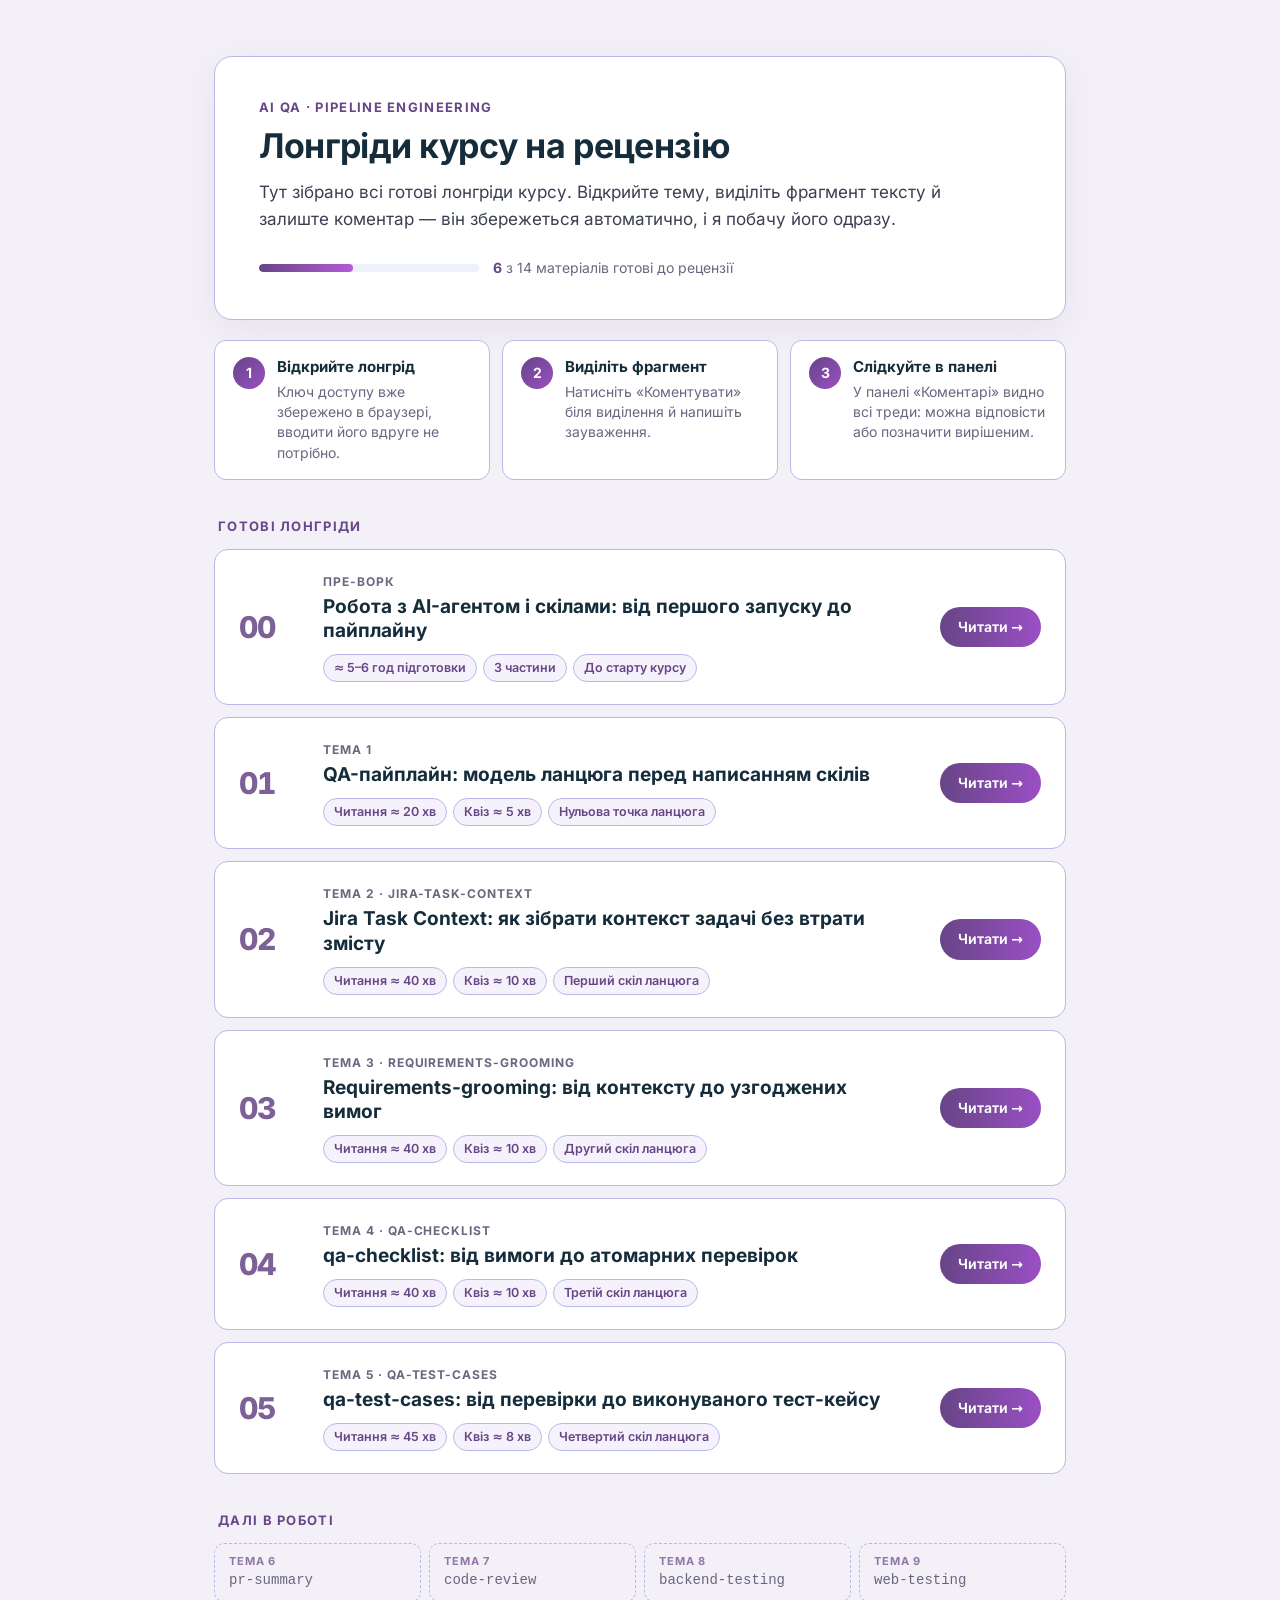
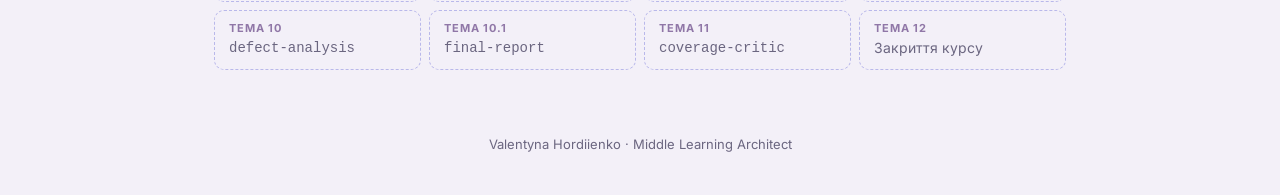
==== index.html @ 271f0a48 "Додано Тему 5 (qa-test-cases); Тема 4 — легші зображення Co-Authored-By: Claude Opus 5.5 <noreply@an" ====
<!DOCTYPE html><html lang="uk"><head><meta charset="utf-8"><meta name="viewport" content="width=device-width,initial-scale=1"><title>AI QA · лонгріди на рецензію</title>
<style>@font-face{font-family:"Inter";font-style:normal;font-display:swap;font-weight:100 900;src:url([data-uri]) format("woff2");unicode-range:U+0301,U+0400-045F,U+0490-0491,U+04B0-04B1,U+2116}
@font-face{font-family:"Inter";font-style:normal;font-display:swap;font-weight:100 900;src:url([data-uri]) format("woff2");unicode-range:U+0000-00FF,U+0131,U+0152-0153,U+02BB-02BC,U+02C6,U+02DA,U+02DC,U+0304,U+0308,U+0329,U+2000-206F,U+20AC,U+2122,U+2191,U+2193,U+2212,U+2215,U+FEFF,U+FFFD}
:root{--ink:#152d3b;--paper:#fff;--deep:#674586;--accent:#b55ad9;--line:#b9b8ea;--pale:#f6f2fb;--mint:#eef0fb;--mute:#6b6680;--bg:#f3f0f8}
*{box-sizing:border-box}
body{margin:0;background:var(--bg);color:var(--ink);font:17px/1.6 Inter,system-ui,-apple-system,"Segoe UI",Roboto,sans-serif;-webkit-font-smoothing:antialiased}
.wrap{max-width:900px;margin:0 auto;padding:56px 24px 24px}
.hero{background:var(--paper);border:1px solid var(--line);border-radius:18px;padding:40px 44px;box-shadow:0 10px 40px #2a17400f}
.eyebrow{font-size:13px;font-weight:700;letter-spacing:.1em;text-transform:uppercase;color:var(--deep)}
h1{margin:8px 0 12px;font-size:34px;line-height:1.2;letter-spacing:-.01em}
.lead{margin:0;color:#3a3f52;max-width:44em}
.prog{display:flex;align-items:center;gap:14px;margin-top:24px;font-size:14px;color:var(--mute)}
.prog .bar{flex:0 0 220px;height:8px;border-radius:99px;background:var(--mint);overflow:hidden}
.prog .bar i{display:block;height:100%;background:linear-gradient(90deg,#674586,#b55ad9);border-radius:99px}
.prog b{color:var(--deep)}
.how{display:grid;grid-template-columns:repeat(3,minmax(0,1fr));gap:12px;margin:20px 0 8px}
.st{display:grid;grid-template-columns:32px minmax(0,1fr);gap:12px;align-items:start;padding:16px 18px;background:var(--paper);border:1px solid var(--line);border-radius:12px}
.st .n{width:32px;height:32px;border-radius:50%;display:grid;place-items:center;font-weight:700;font-size:14px;color:#fff;background:linear-gradient(135deg,#674586,#9a4fc4)}
.st b{display:block;font-size:15px;line-height:1.35}.st p{margin:4px 0 0;font-size:14px;line-height:1.45;color:var(--mute)}
.sh{font-size:13px;font-weight:700;letter-spacing:.1em;text-transform:uppercase;color:var(--deep);margin:36px 4px 12px}
.list{display:grid;gap:12px}
.card{display:grid;grid-template-columns:64px minmax(0,1fr) auto;gap:20px;align-items:center;padding:22px 24px;background:var(--paper);border:1px solid var(--line);border-radius:14px;color:inherit;text-decoration:none;transition:border-color .15s,box-shadow .15s,transform .15s}
.card:hover{border-color:var(--accent);box-shadow:0 8px 28px #67458622;transform:translateY(-1px)}
.card:focus-visible{outline:3px solid var(--accent);outline-offset:2px}
.num{font-size:30px;font-weight:800;color:var(--deep);opacity:.85;font-variant-numeric:tabular-nums;letter-spacing:-.02em}
.ey{font-size:12px;font-weight:700;letter-spacing:.08em;text-transform:uppercase;color:var(--mute)}
.card h3{margin:4px 0 10px;font-size:19px;line-height:1.3}
.chips{display:flex;flex-wrap:wrap;gap:6px}
.chips span{font-size:12.5px;font-weight:600;padding:3px 10px;border-radius:99px;background:var(--pale);border:1px solid var(--line);color:var(--deep)}
.side{display:flex;flex-direction:column;align-items:flex-end;gap:10px;min-width:130px}
.cm{font-size:13px;color:var(--mute);text-align:right;line-height:1.35}.cm b{color:var(--deep)}
.go{font-size:14px;font-weight:650;color:#fff;padding:9px 18px;border-radius:99px;background:linear-gradient(90deg,#674586,#9a4fc4);white-space:nowrap}
.go:after{content:" →"}
.next{list-style:none;margin:0;padding:0;display:grid;grid-template-columns:repeat(auto-fill,minmax(190px,1fr));gap:8px}
.next li{padding:10px 14px;border:1px dashed var(--line);border-radius:10px;font-size:14px;color:var(--mute);font-family:ui-monospace,"SF Mono",Consolas,monospace}
.next li b{display:block;font:700 11px/1.4 Inter,system-ui,sans-serif;letter-spacing:.08em;text-transform:uppercase;color:var(--deep);opacity:.7}
.next li.pl{font-family:inherit}
footer{text-align:center;color:var(--mute);font-size:13px;margin:40px 0}
@media(max-width:760px){.wrap{padding:24px 14px}.hero{padding:28px 22px}h1{font-size:27px}.how{grid-template-columns:1fr}.card{grid-template-columns:1fr;gap:10px}.num{font-size:22px}.side{flex-direction:row;align-items:center;justify-content:space-between;min-width:0}.cm{text-align:left}.prog .bar{flex-basis:120px}}
</style></head><body><div class="wrap">
<header class="hero">
  <div class="eyebrow">AI QA · Pipeline Engineering</div>
  <h1>Лонгріди курсу на рецензію</h1>
  <p class="lead">Тут зібрано всі готові лонгріди курсу. Відкрийте тему, виділіть фрагмент тексту й залиште коментар — він збережеться автоматично, і я побачу його одразу.</p>
  <div class="prog"><div class="bar"><i style="width:calc(6/14*100%)"></i></div><span><b>6</b> з 14 матеріалів готові до рецензії</span></div>
</header>

<section class="how" aria-label="Як залишити коментар">
  <div class="st"><span class="n">1</span><div><b>Відкрийте лонгрід</b><p>Ключ доступу вже збережено в браузері, вводити його вдруге не потрібно.</p></div></div>
  <div class="st"><span class="n">2</span><div><b>Виділіть фрагмент</b><p>Натисніть «Коментувати» біля виділення й напишіть зауваження.</p></div></div>
  <div class="st"><span class="n">3</span><div><b>Слідкуйте в панелі</b><p>У панелі «Коментарі» видно всі треди: можна відповісти або позначити вирішеним.</p></div></div>
</section>

<h2 class="sh">Готові лонгріди</h2>
<div class="list">
  <a class="card" href="pw-pre-work.html" data-doc="ai-qa-pw">
    <span class="num">00</span>
    <div class="mid"><div class="ey">Пре-ворк</div><h3>Робота з AI-агентом і скілами: від першого запуску до пайплайну</h3>
      <div class="chips"><span>≈ 5–6 год підготовки</span><span>3 частини</span><span>До старту курсу</span></div></div>
    <div class="side"><span class="cm" hidden></span><span class="go">Читати</span></div>
  </a>
  <a class="card" href="t1-qa-pipeline.html" data-doc="ai-qa-t1">
    <span class="num">01</span>
    <div class="mid"><div class="ey">Тема 1</div><h3>QA-пайплайн: модель ланцюга перед написанням скілів</h3>
      <div class="chips"><span>Читання ≈ 20 хв</span><span>Квіз ≈ 5 хв</span><span>Нульова точка ланцюга</span></div></div>
    <div class="side"><span class="cm" hidden></span><span class="go">Читати</span></div>
  </a>
  <a class="card" href="t2-jira-task-context.html" data-doc="ai-qa-t2">
    <span class="num">02</span>
    <div class="mid"><div class="ey">Тема 2 · jira-task-context</div><h3>Jira Task Context: як зібрати контекст задачі без втрати змісту</h3>
      <div class="chips"><span>Читання ≈ 40 хв</span><span>Квіз ≈ 10 хв</span><span>Перший скіл ланцюга</span></div></div>
    <div class="side"><span class="cm" hidden></span><span class="go">Читати</span></div>
  </a>
  <a class="card" href="t3-requirements-grooming.html" data-doc="ai-qa-t3">
    <span class="num">03</span>
    <div class="mid"><div class="ey">Тема 3 · requirements-grooming</div><h3>Requirements-grooming: від контексту до узгоджених вимог</h3>
      <div class="chips"><span>Читання ≈ 40 хв</span><span>Квіз ≈ 10 хв</span><span>Другий скіл ланцюга</span></div></div>
    <div class="side"><span class="cm" hidden></span><span class="go">Читати</span></div>
  </a>
  <a class="card" href="t4-qa-checklist.html" data-doc="ai-qa-t4">
    <span class="num">04</span>
    <div class="mid"><div class="ey">Тема 4 · qa-checklist</div><h3>qa-checklist: від вимоги до атомарних перевірок</h3>
      <div class="chips"><span>Читання ≈ 40 хв</span><span>Квіз ≈ 10 хв</span><span>Третій скіл ланцюга</span></div></div>
    <div class="side"><span class="cm" hidden></span><span class="go">Читати</span></div>
  </a>
  <a class="card" href="t5-qa-test-cases.html" data-doc="ai-qa-t5">
    <span class="num">05</span>
    <div class="mid"><div class="ey">Тема 5 · qa-test-cases</div><h3>qa-test-cases: від перевірки до виконуваного тест-кейсу</h3>
      <div class="chips"><span>Читання ≈ 45 хв</span><span>Квіз ≈ 8 хв</span><span>Четвертий скіл ланцюга</span></div></div>
    <div class="side"><span class="cm" hidden></span><span class="go">Читати</span></div>
  </a>
</div>

<h2 class="sh">Далі в роботі</h2>
<ul class="next">
  <li><b>Тема 6</b>pr-summary</li>
  <li><b>Тема 7</b>code-review</li><li><b>Тема 8</b>backend-testing</li><li><b>Тема 9</b>web-testing</li>
  <li><b>Тема 10</b>defect-analysis</li><li><b>Тема 10.1</b>final-report</li><li><b>Тема 11</b>coverage-critic</li>
  <li class="pl"><b>Тема 12</b>Закриття курсу</li>
</ul>
</div>
<footer>Valentyna Hordiienko · Middle Learning Architect</footer>
<script src="review/config.js"></script><script>(()=>{const LS=k=>'qa_'+k,g=k=>{try{return localStorage.getItem(LS(k))}catch(e){return null}},s=(k,v)=>{try{localStorage.setItem(LS(k),v)}catch(e){}};
const u=new URLSearchParams(location.search).get('k');if(u){s('key',u);history.replaceState(null,'',location.pathname+location.hash)}
const KEY=g('key'),C=window.QA_CONFIG||{};if(!KEY||!C.url)return;
const pl=(n,a,b,c)=>{const m=n%10,h=n%100;return m===1&&h!==11?a:(m>=2&&m<=4&&(h<12||h>14)?b:c)};
document.querySelectorAll('.card[data-doc]').forEach(async card=>{const el=card.querySelector('.cm');
 try{const r=await fetch(C.url.replace(/\/$/,'')+'/rest/v1/rpc/qa_list',{method:'POST',headers:{apikey:C.anon,Authorization:'Bearer '+C.anon,'Content-Type':'application/json'},body:JSON.stringify({p_key:KEY,p_doc:card.dataset.doc})});
  if(!r.ok)return;const a=(await r.json()).filter(c=>!c.parent_id);const op=a.filter(c=>c.status!=='resolved').length,rs=a.length-op;
  el.innerHTML=a.length?`<b>${op}</b> ${pl(op,'відкритий','відкриті','відкритих')}<br>${rs} ${pl(rs,'вирішений','вирішені','вирішених')}`:'Коментарів ще немає';el.hidden=false}catch(e){}})})();
</script></body></html>
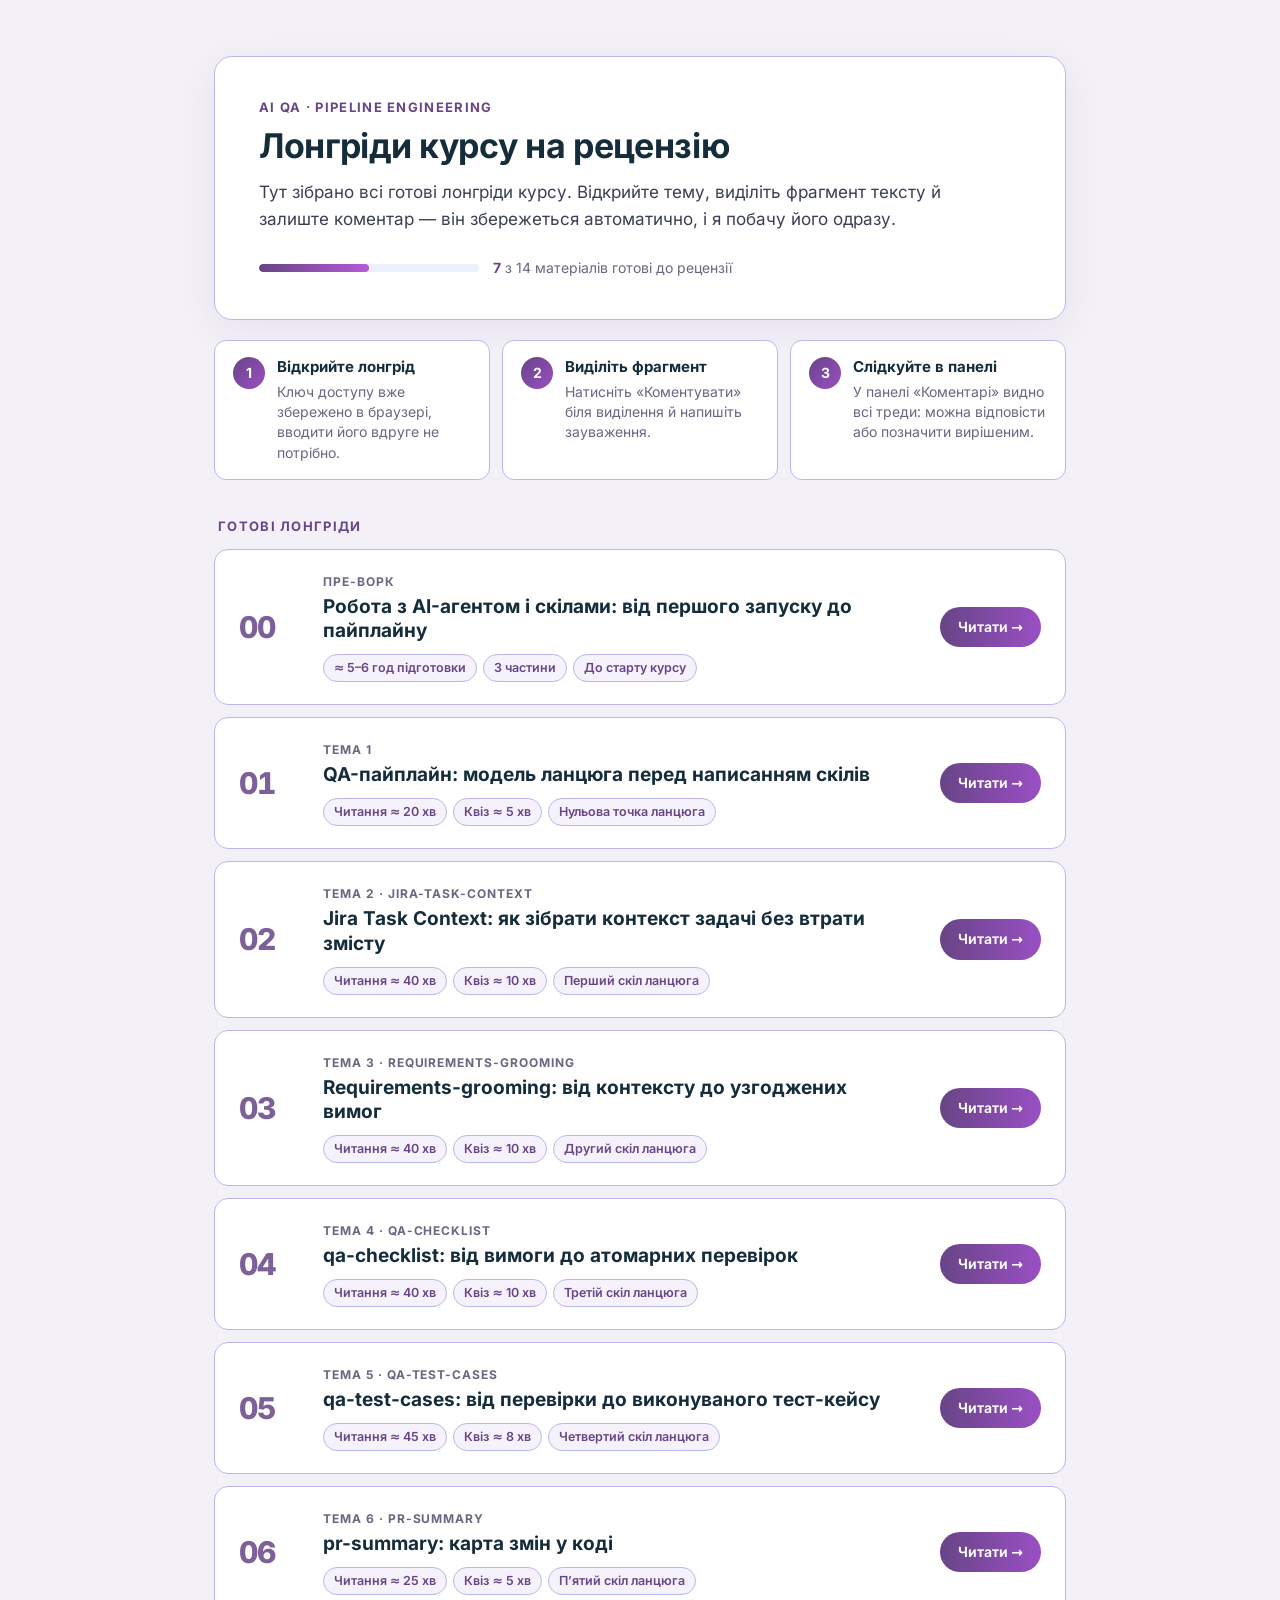
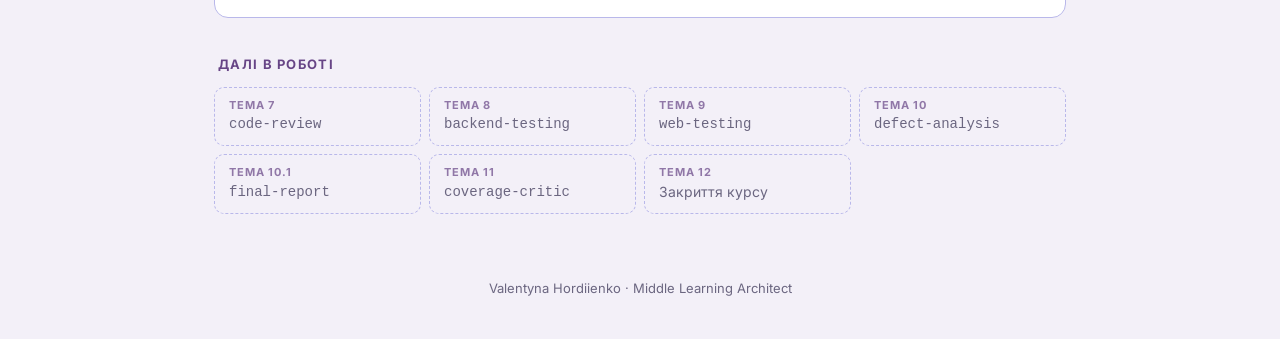
==== commit 69c7323a: "Додано Тему 6 (pr-summary) на рецензування Co-Authored-By: Claude Opus 5.5 <noreply@anthropic.com> C" ====
--- a/index.html
+++ b/index.html
@@ -42,7 +42,7 @@
   <div class="eyebrow">AI QA · Pipeline Engineering</div>
   <h1>Лонгріди курсу на рецензію</h1>
   <p class="lead">Тут зібрано всі готові лонгріди курсу. Відкрийте тему, виділіть фрагмент тексту й залиште коментар — він збережеться автоматично, і я побачу його одразу.</p>
-  <div class="prog"><div class="bar"><i style="width:calc(6/14*100%)"></i></div><span><b>6</b> з 14 матеріалів готові до рецензії</span></div>
+  <div class="prog"><div class="bar"><i style="width:calc(7/14*100%)"></i></div><span><b>7</b> з 14 матеріалів готові до рецензії</span></div>
 </header>
 
 <section class="how" aria-label="Як залишити коментар">
@@ -89,11 +89,17 @@
       <div class="chips"><span>Читання ≈ 45 хв</span><span>Квіз ≈ 8 хв</span><span>Четвертий скіл ланцюга</span></div></div>
     <div class="side"><span class="cm" hidden></span><span class="go">Читати</span></div>
   </a>
+  <a class="card" href="t6-pr-summary.html" data-doc="ai-qa-t6">
+    <span class="num">06</span>
+    <div class="mid"><div class="ey">Тема 6 · pr-summary</div><h3>pr-summary: карта змін у коді</h3>
+      <div class="chips"><span>Читання ≈ 25 хв</span><span>Квіз ≈ 5 хв</span><span>П’ятий скіл ланцюга</span></div></div>
+    <div class="side"><span class="cm" hidden></span><span class="go">Читати</span></div>
+  </a>
 </div>
 
 <h2 class="sh">Далі в роботі</h2>
 <ul class="next">
-  <li><b>Тема 6</b>pr-summary</li>
+  
   <li><b>Тема 7</b>code-review</li><li><b>Тема 8</b>backend-testing</li><li><b>Тема 9</b>web-testing</li>
   <li><b>Тема 10</b>defect-analysis</li><li><b>Тема 10.1</b>final-report</li><li><b>Тема 11</b>coverage-critic</li>
   <li class="pl"><b>Тема 12</b>Закриття курсу</li>
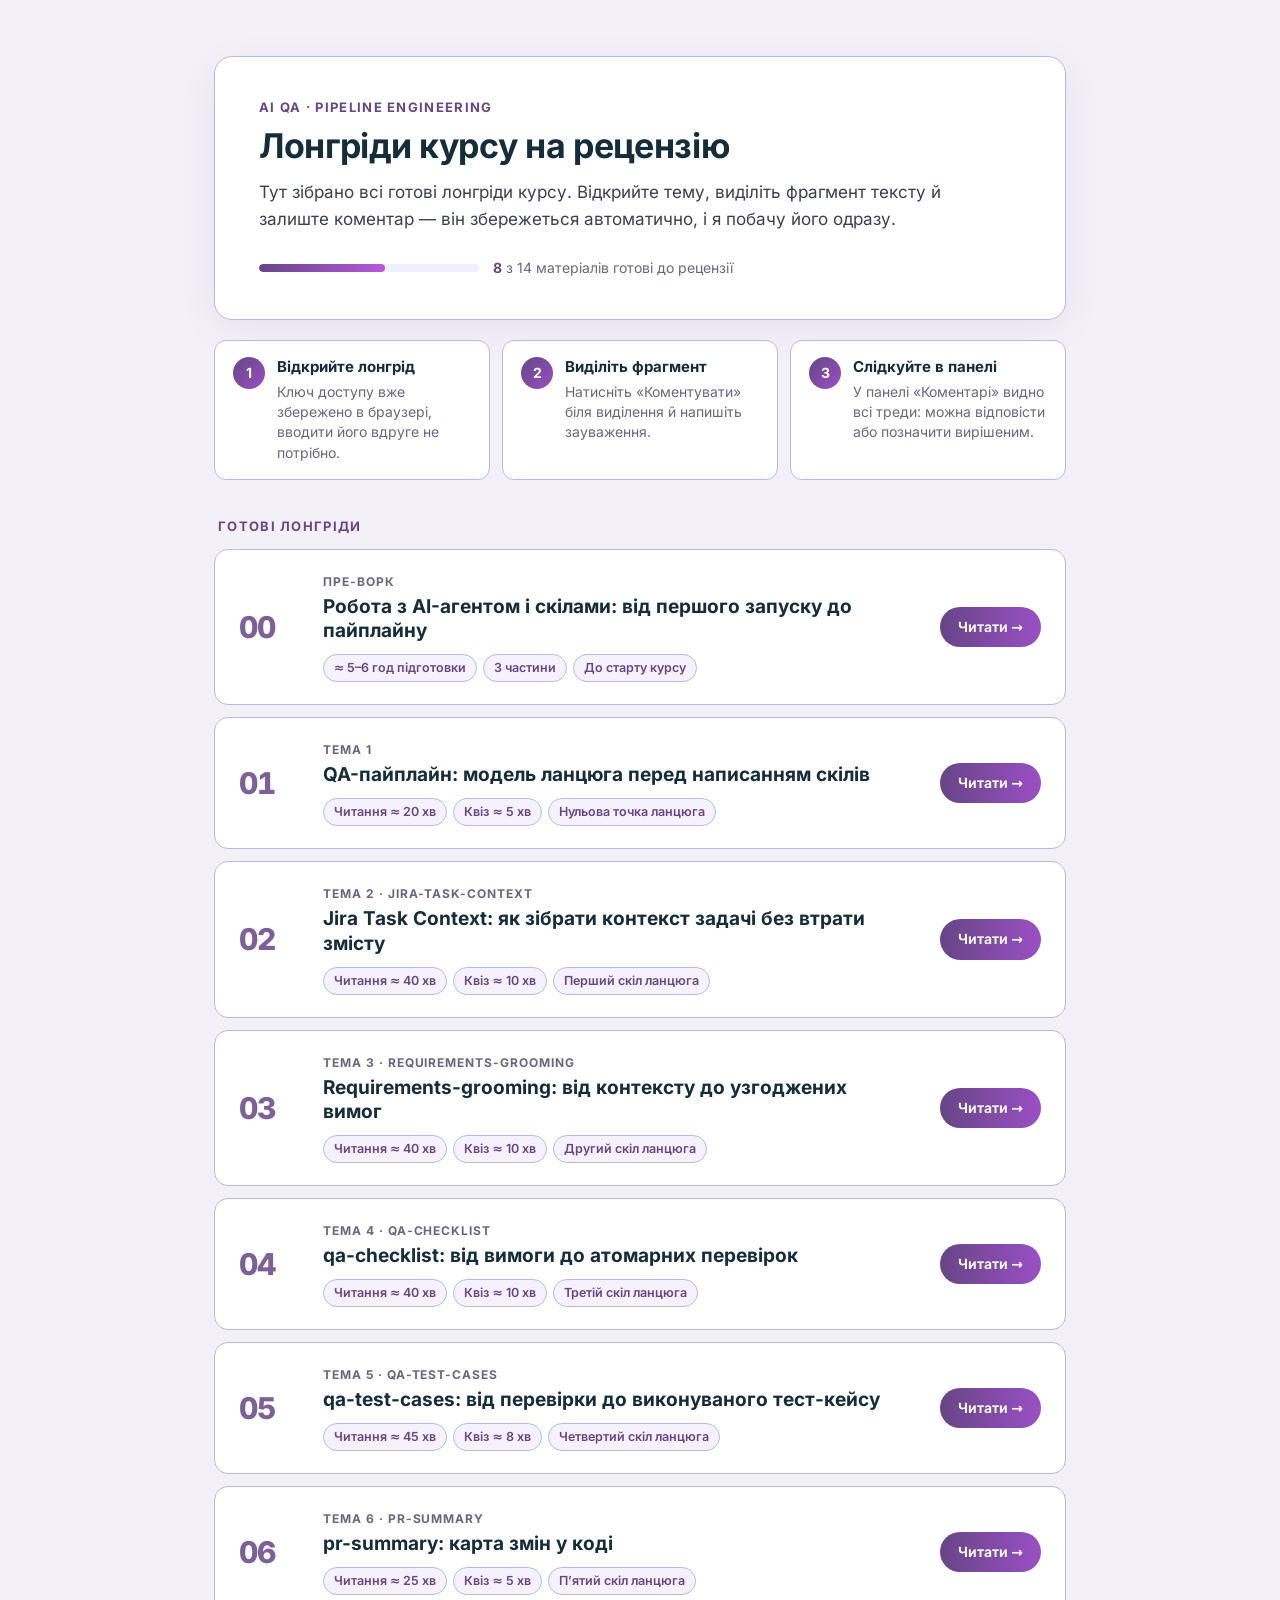
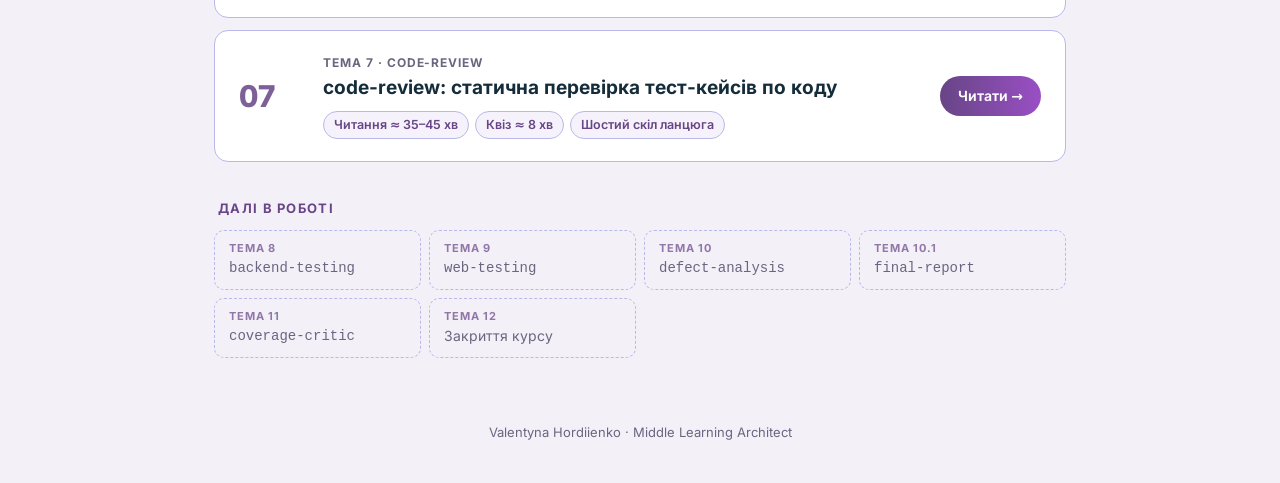
==== commit 3646bb35: "Додано Тему 7 (code-review) на рецензування Co-Authored-By: Claude Opus 5.5 <noreply@anthropic.com> " ====
--- a/index.html
+++ b/index.html
@@ -42,7 +42,7 @@
   <div class="eyebrow">AI QA · Pipeline Engineering</div>
   <h1>Лонгріди курсу на рецензію</h1>
   <p class="lead">Тут зібрано всі готові лонгріди курсу. Відкрийте тему, виділіть фрагмент тексту й залиште коментар — він збережеться автоматично, і я побачу його одразу.</p>
-  <div class="prog"><div class="bar"><i style="width:calc(7/14*100%)"></i></div><span><b>7</b> з 14 матеріалів готові до рецензії</span></div>
+  <div class="prog"><div class="bar"><i style="width:calc(8/14*100%)"></i></div><span><b>8</b> з 14 матеріалів готові до рецензії</span></div>
 </header>
 
 <section class="how" aria-label="Як залишити коментар">
@@ -95,12 +95,18 @@
       <div class="chips"><span>Читання ≈ 25 хв</span><span>Квіз ≈ 5 хв</span><span>П’ятий скіл ланцюга</span></div></div>
     <div class="side"><span class="cm" hidden></span><span class="go">Читати</span></div>
   </a>
+  <a class="card" href="t7-code-review.html" data-doc="ai-qa-t7">
+    <span class="num">07</span>
+    <div class="mid"><div class="ey">Тема 7 · code-review</div><h3>code-review: статична перевірка тест-кейсів по коду</h3>
+      <div class="chips"><span>Читання ≈ 35–45 хв</span><span>Квіз ≈ 8 хв</span><span>Шостий скіл ланцюга</span></div></div>
+    <div class="side"><span class="cm" hidden></span><span class="go">Читати</span></div>
+  </a>
 </div>
 
 <h2 class="sh">Далі в роботі</h2>
 <ul class="next">
   
-  <li><b>Тема 7</b>code-review</li><li><b>Тема 8</b>backend-testing</li><li><b>Тема 9</b>web-testing</li>
+  <li><b>Тема 8</b>backend-testing</li><li><b>Тема 9</b>web-testing</li>
   <li><b>Тема 10</b>defect-analysis</li><li><b>Тема 10.1</b>final-report</li><li><b>Тема 11</b>coverage-critic</li>
   <li class="pl"><b>Тема 12</b>Закриття курсу</li>
 </ul>
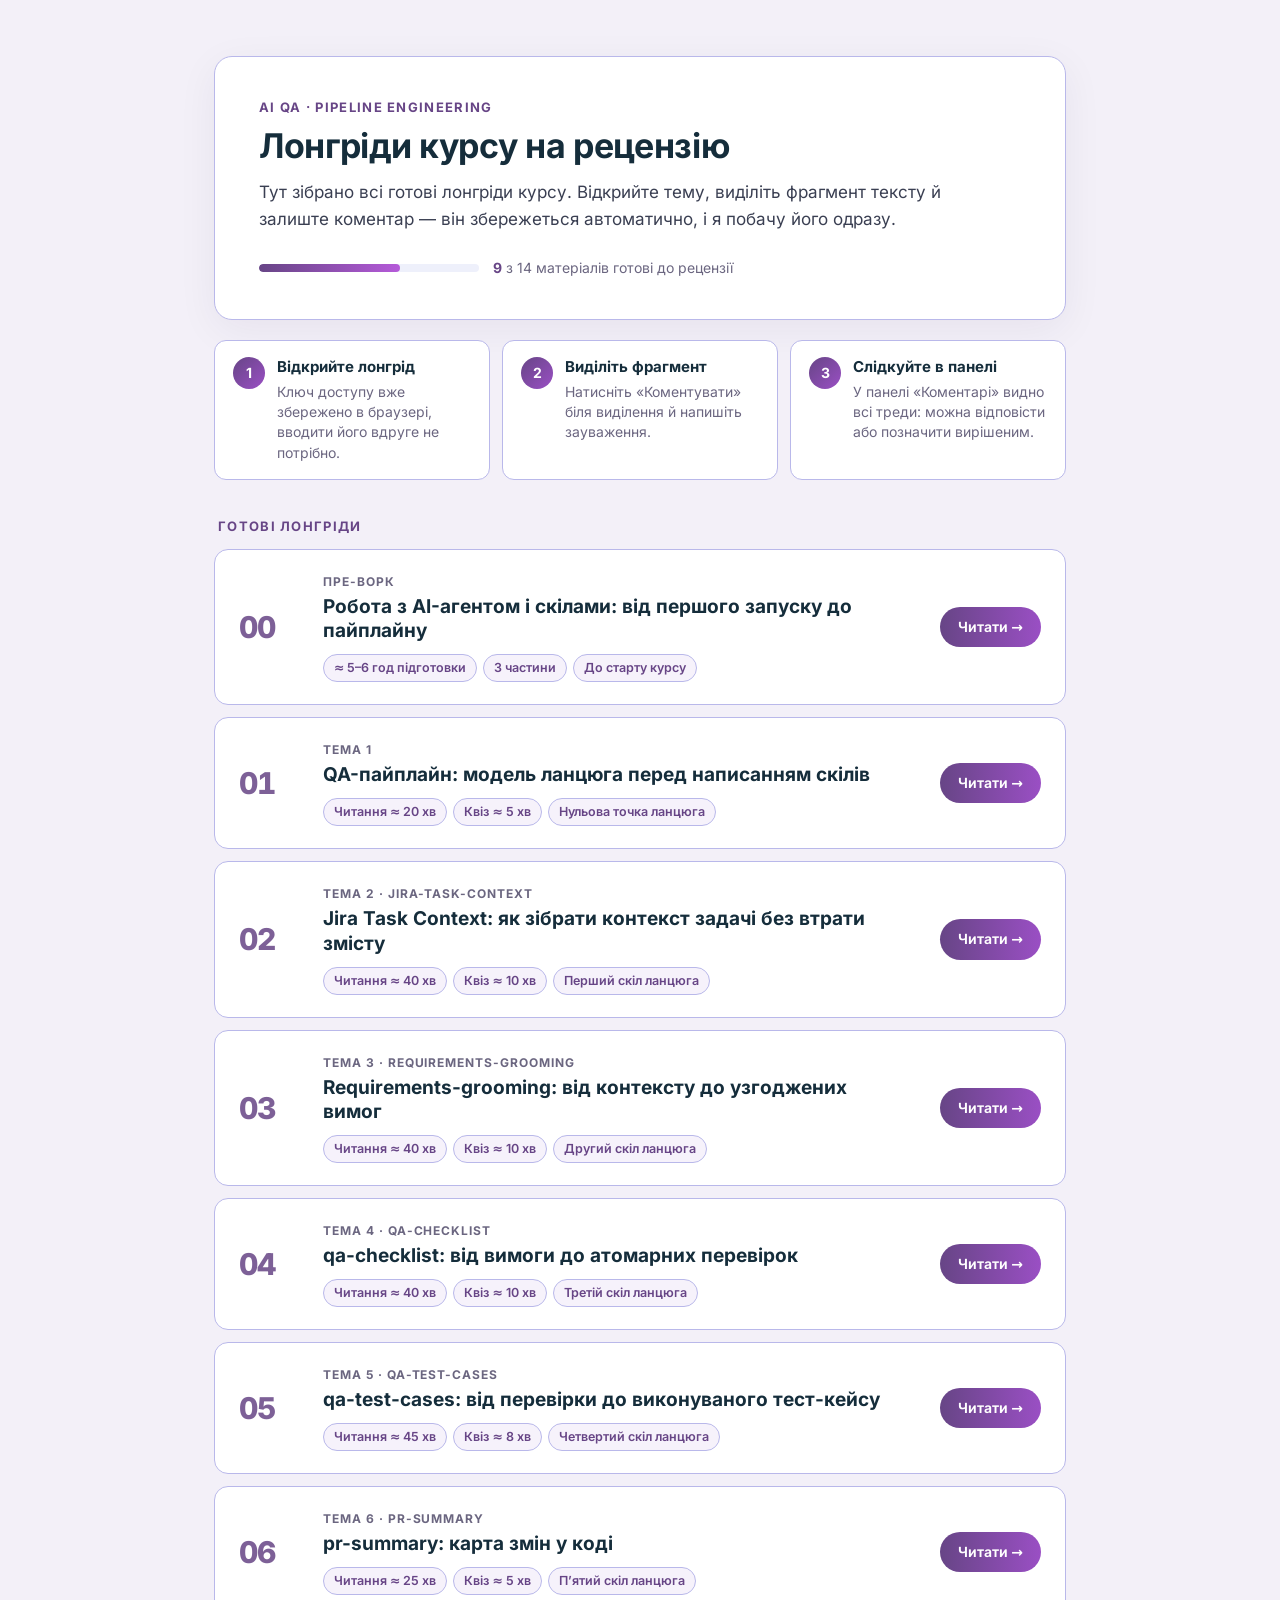
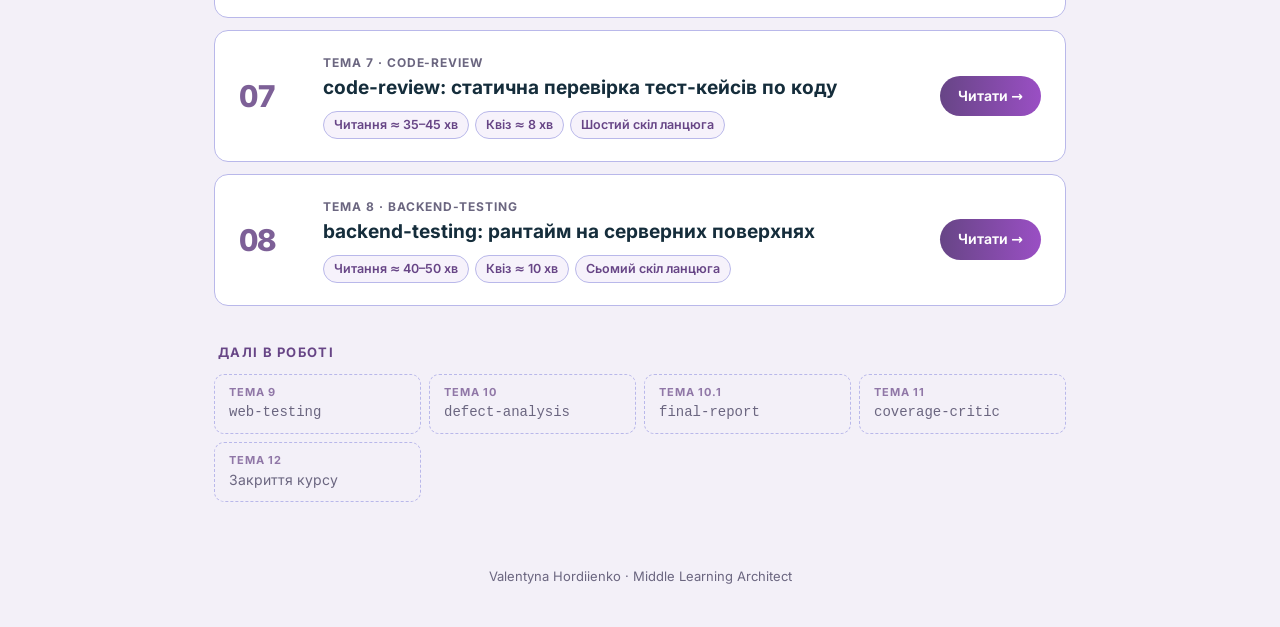
==== commit 9ea1d253: "Додано Тему 8 (backend-testing) на рецензування Co-Authored-By: Claude Opus 5.5 <noreply@anthropic.c" ====
--- a/index.html
+++ b/index.html
@@ -42,7 +42,7 @@
   <div class="eyebrow">AI QA · Pipeline Engineering</div>
   <h1>Лонгріди курсу на рецензію</h1>
   <p class="lead">Тут зібрано всі готові лонгріди курсу. Відкрийте тему, виділіть фрагмент тексту й залиште коментар — він збережеться автоматично, і я побачу його одразу.</p>
-  <div class="prog"><div class="bar"><i style="width:calc(8/14*100%)"></i></div><span><b>8</b> з 14 матеріалів готові до рецензії</span></div>
+  <div class="prog"><div class="bar"><i style="width:calc(9/14*100%)"></i></div><span><b>9</b> з 14 матеріалів готові до рецензії</span></div>
 </header>
 
 <section class="how" aria-label="Як залишити коментар">
@@ -101,12 +101,18 @@
       <div class="chips"><span>Читання ≈ 35–45 хв</span><span>Квіз ≈ 8 хв</span><span>Шостий скіл ланцюга</span></div></div>
     <div class="side"><span class="cm" hidden></span><span class="go">Читати</span></div>
   </a>
+  <a class="card" href="t8-backend-testing.html" data-doc="ai-qa-t8">
+    <span class="num">08</span>
+    <div class="mid"><div class="ey">Тема 8 · backend-testing</div><h3>backend-testing: рантайм на серверних поверхнях</h3>
+      <div class="chips"><span>Читання ≈ 40–50 хв</span><span>Квіз ≈ 10 хв</span><span>Сьомий скіл ланцюга</span></div></div>
+    <div class="side"><span class="cm" hidden></span><span class="go">Читати</span></div>
+  </a>
 </div>
 
 <h2 class="sh">Далі в роботі</h2>
 <ul class="next">
   
-  <li><b>Тема 8</b>backend-testing</li><li><b>Тема 9</b>web-testing</li>
+  <li><b>Тема 9</b>web-testing</li>
   <li><b>Тема 10</b>defect-analysis</li><li><b>Тема 10.1</b>final-report</li><li><b>Тема 11</b>coverage-critic</li>
   <li class="pl"><b>Тема 12</b>Закриття курсу</li>
 </ul>
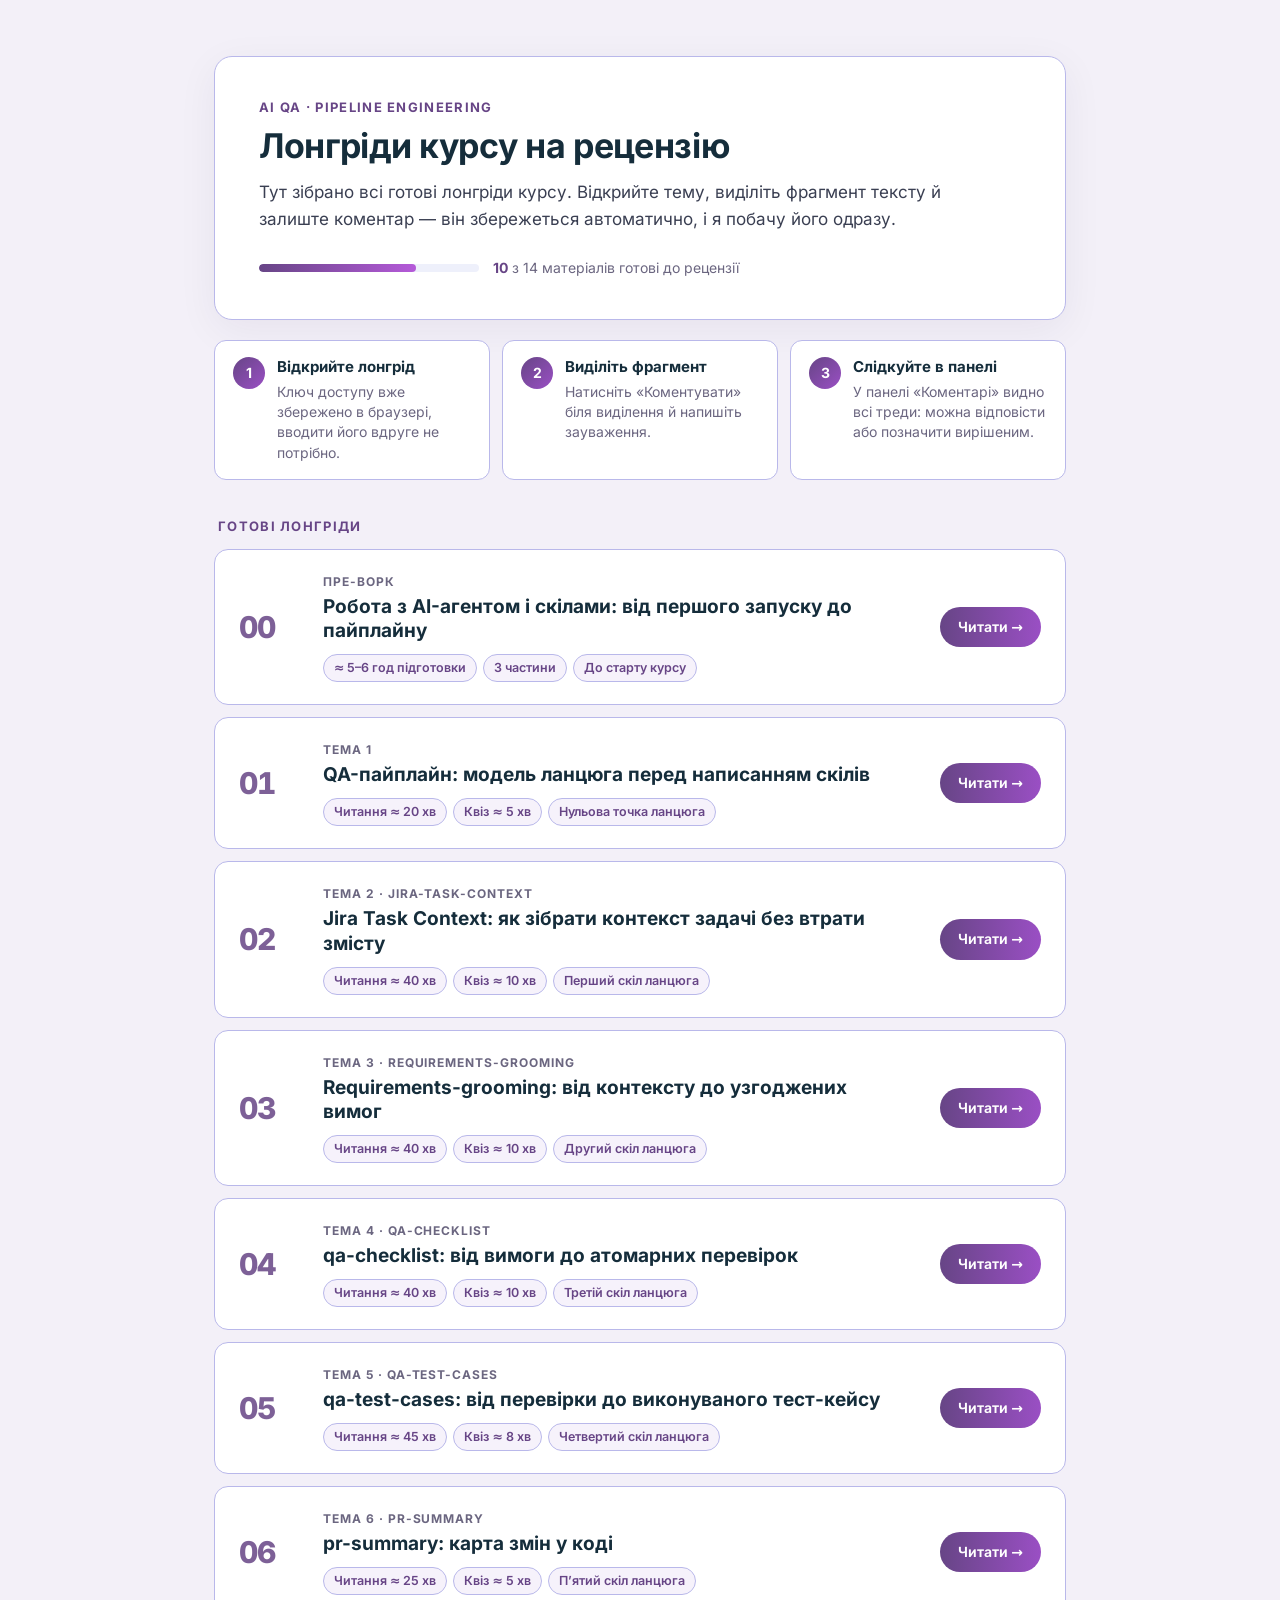
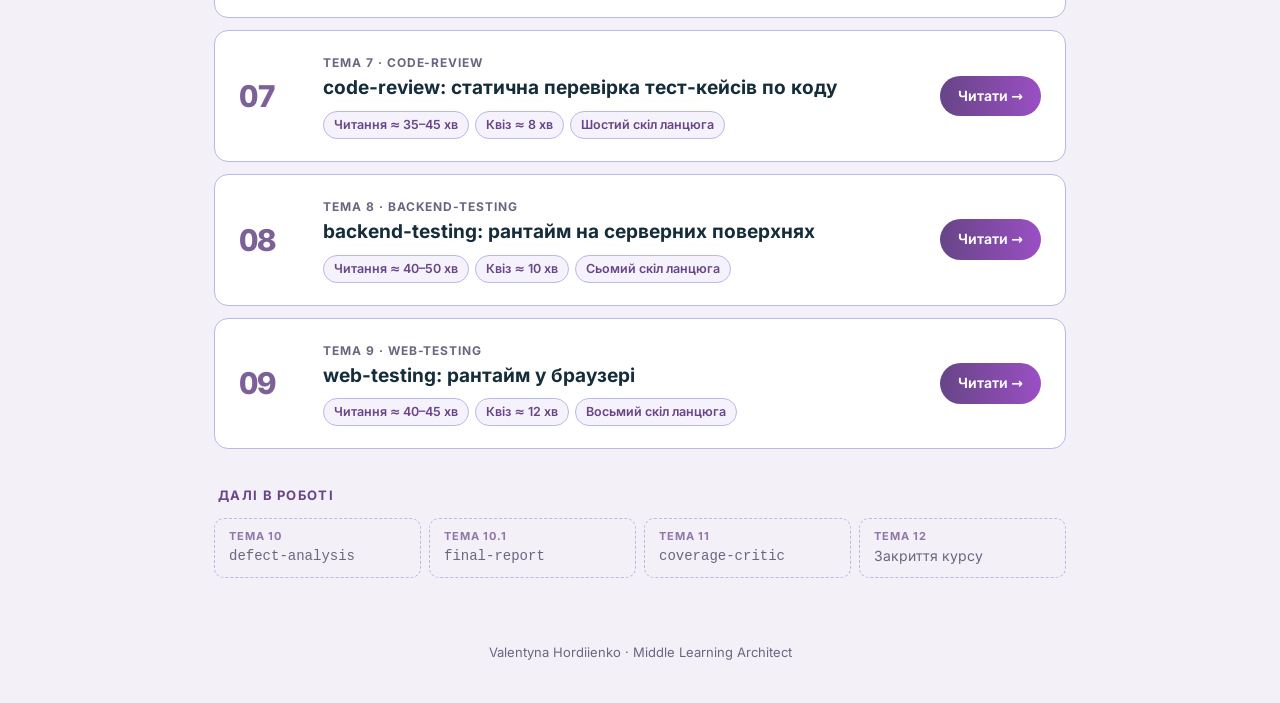
==== commit 402300f5: "Додано Тему 9 (web-testing) на рецензування Co-Authored-By: Claude Opus 5.5 <noreply@anthropic.com> " ====
--- a/index.html
+++ b/index.html
@@ -42,7 +42,7 @@
   <div class="eyebrow">AI QA · Pipeline Engineering</div>
   <h1>Лонгріди курсу на рецензію</h1>
   <p class="lead">Тут зібрано всі готові лонгріди курсу. Відкрийте тему, виділіть фрагмент тексту й залиште коментар — він збережеться автоматично, і я побачу його одразу.</p>
-  <div class="prog"><div class="bar"><i style="width:calc(9/14*100%)"></i></div><span><b>9</b> з 14 матеріалів готові до рецензії</span></div>
+  <div class="prog"><div class="bar"><i style="width:calc(10/14*100%)"></i></div><span><b>10</b> з 14 матеріалів готові до рецензії</span></div>
 </header>
 
 <section class="how" aria-label="Як залишити коментар">
@@ -107,12 +107,17 @@
       <div class="chips"><span>Читання ≈ 40–50 хв</span><span>Квіз ≈ 10 хв</span><span>Сьомий скіл ланцюга</span></div></div>
     <div class="side"><span class="cm" hidden></span><span class="go">Читати</span></div>
   </a>
+  <a class="card" href="t9-web-testing.html" data-doc="ai-qa-t9">
+    <span class="num">09</span>
+    <div class="mid"><div class="ey">Тема 9 · web-testing</div><h3>web-testing: рантайм у браузері</h3>
+      <div class="chips"><span>Читання ≈ 40–45 хв</span><span>Квіз ≈ 12 хв</span><span>Восьмий скіл ланцюга</span></div></div>
+    <div class="side"><span class="cm" hidden></span><span class="go">Читати</span></div>
+  </a>
 </div>
 
 <h2 class="sh">Далі в роботі</h2>
 <ul class="next">
   
-  <li><b>Тема 9</b>web-testing</li>
   <li><b>Тема 10</b>defect-analysis</li><li><b>Тема 10.1</b>final-report</li><li><b>Тема 11</b>coverage-critic</li>
   <li class="pl"><b>Тема 12</b>Закриття курсу</li>
 </ul>
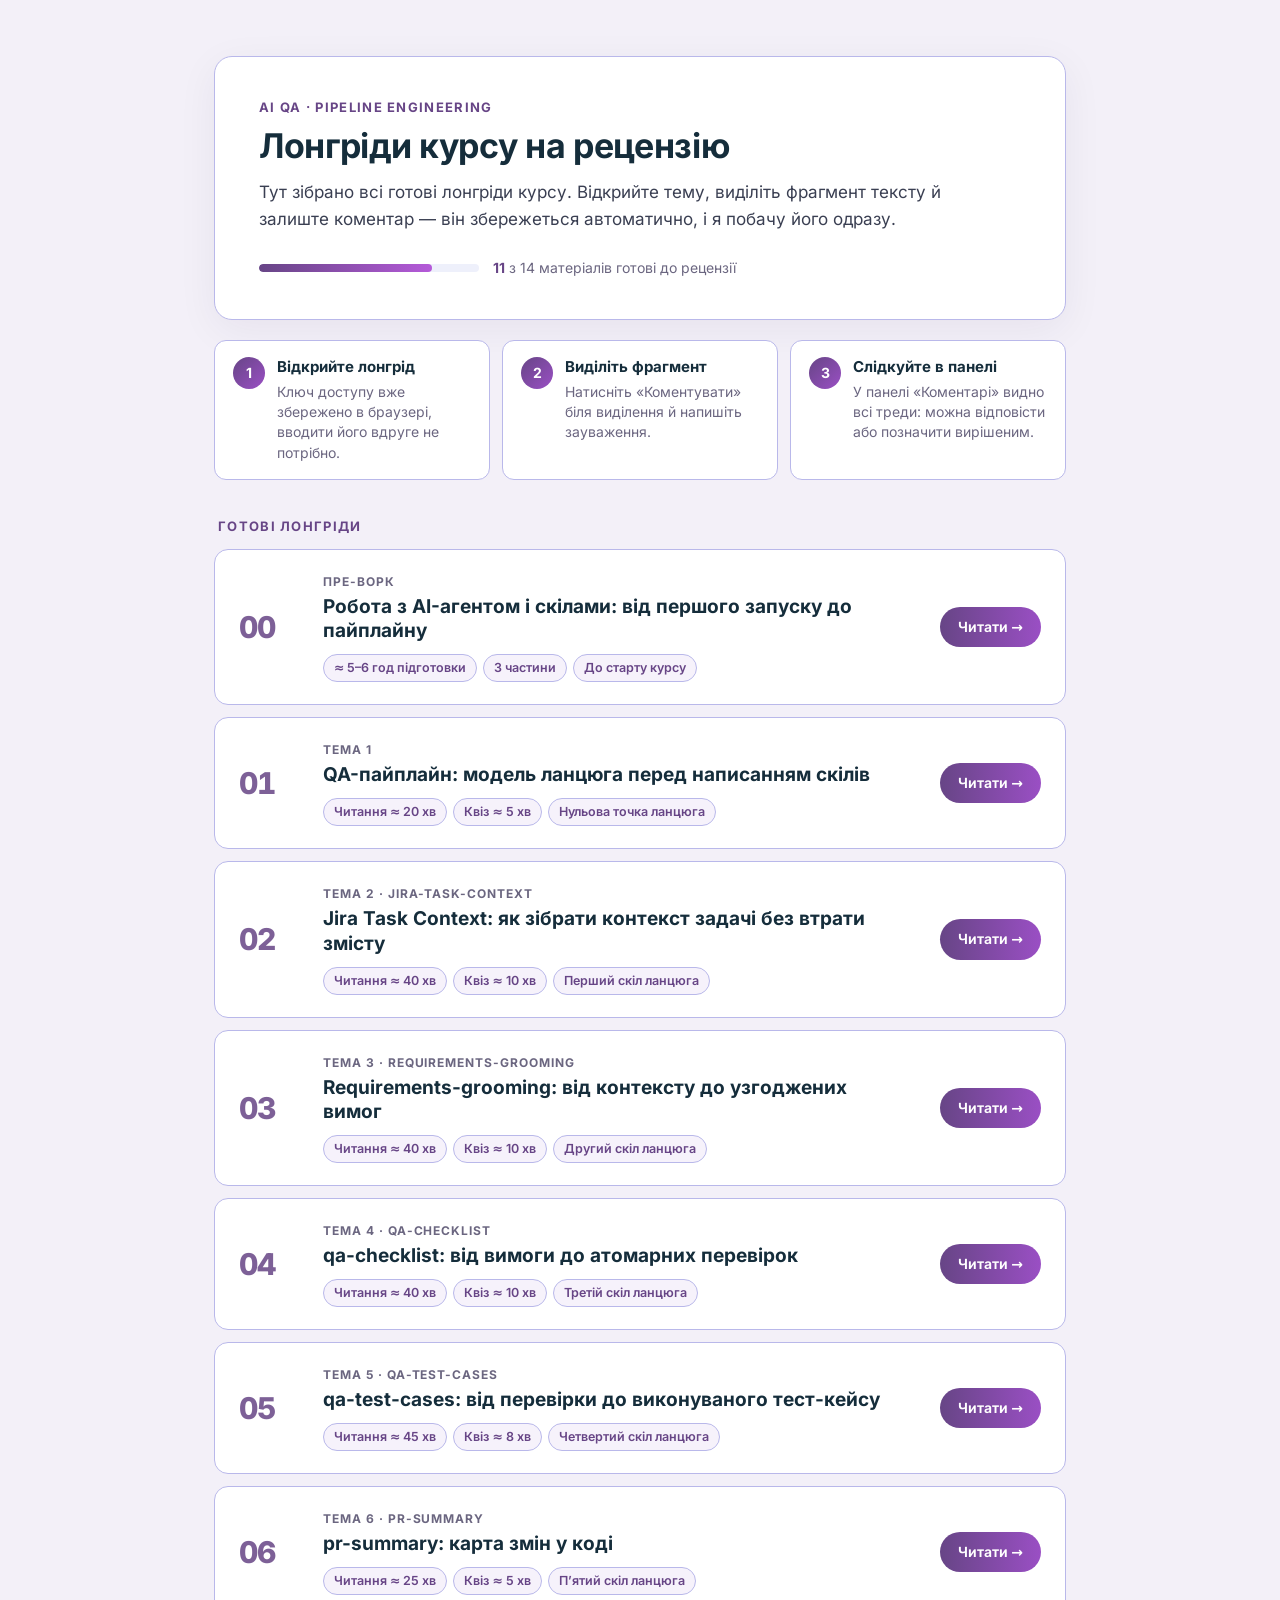
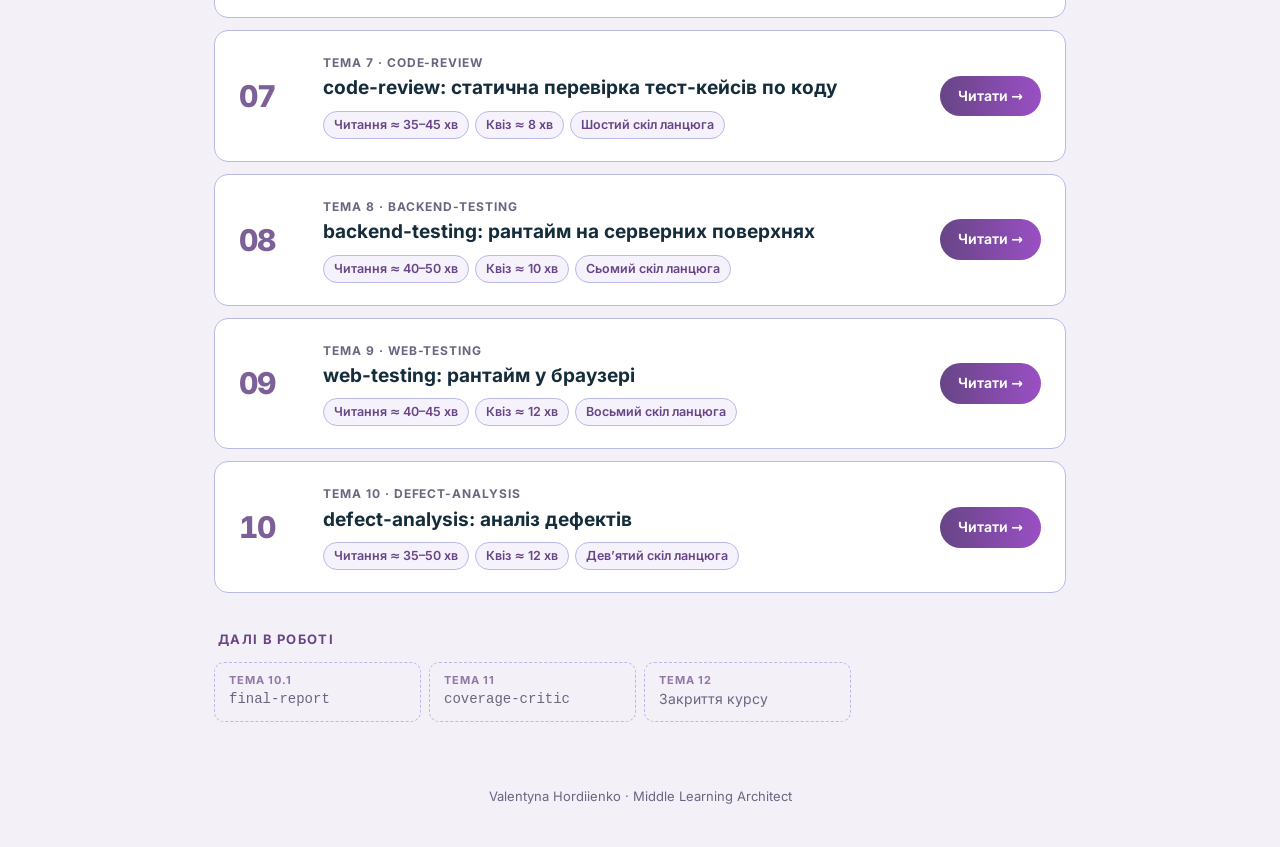
==== commit 944e4a48: "Додано Тему 10 (defect-analysis) на рецензування Co-Authored-By: Claude Opus 5.5 <noreply@anthropic." ====
--- a/index.html
+++ b/index.html
@@ -42,7 +42,7 @@
   <div class="eyebrow">AI QA · Pipeline Engineering</div>
   <h1>Лонгріди курсу на рецензію</h1>
   <p class="lead">Тут зібрано всі готові лонгріди курсу. Відкрийте тему, виділіть фрагмент тексту й залиште коментар — він збережеться автоматично, і я побачу його одразу.</p>
-  <div class="prog"><div class="bar"><i style="width:calc(10/14*100%)"></i></div><span><b>10</b> з 14 матеріалів готові до рецензії</span></div>
+  <div class="prog"><div class="bar"><i style="width:calc(11/14*100%)"></i></div><span><b>11</b> з 14 матеріалів готові до рецензії</span></div>
 </header>
 
 <section class="how" aria-label="Як залишити коментар">
@@ -113,12 +113,18 @@
       <div class="chips"><span>Читання ≈ 40–45 хв</span><span>Квіз ≈ 12 хв</span><span>Восьмий скіл ланцюга</span></div></div>
     <div class="side"><span class="cm" hidden></span><span class="go">Читати</span></div>
   </a>
+  <a class="card" href="t10-defect-analysis.html" data-doc="ai-qa-t10">
+    <span class="num">10</span>
+    <div class="mid"><div class="ey">Тема 10 · defect-analysis</div><h3>defect-analysis: аналіз дефектів</h3>
+      <div class="chips"><span>Читання ≈ 35–50 хв</span><span>Квіз ≈ 12 хв</span><span>Дев’ятий скіл ланцюга</span></div></div>
+    <div class="side"><span class="cm" hidden></span><span class="go">Читати</span></div>
+  </a>
 </div>
 
 <h2 class="sh">Далі в роботі</h2>
 <ul class="next">
   
-  <li><b>Тема 10</b>defect-analysis</li><li><b>Тема 10.1</b>final-report</li><li><b>Тема 11</b>coverage-critic</li>
+  <li><b>Тема 10.1</b>final-report</li><li><b>Тема 11</b>coverage-critic</li>
   <li class="pl"><b>Тема 12</b>Закриття курсу</li>
 </ul>
 </div>
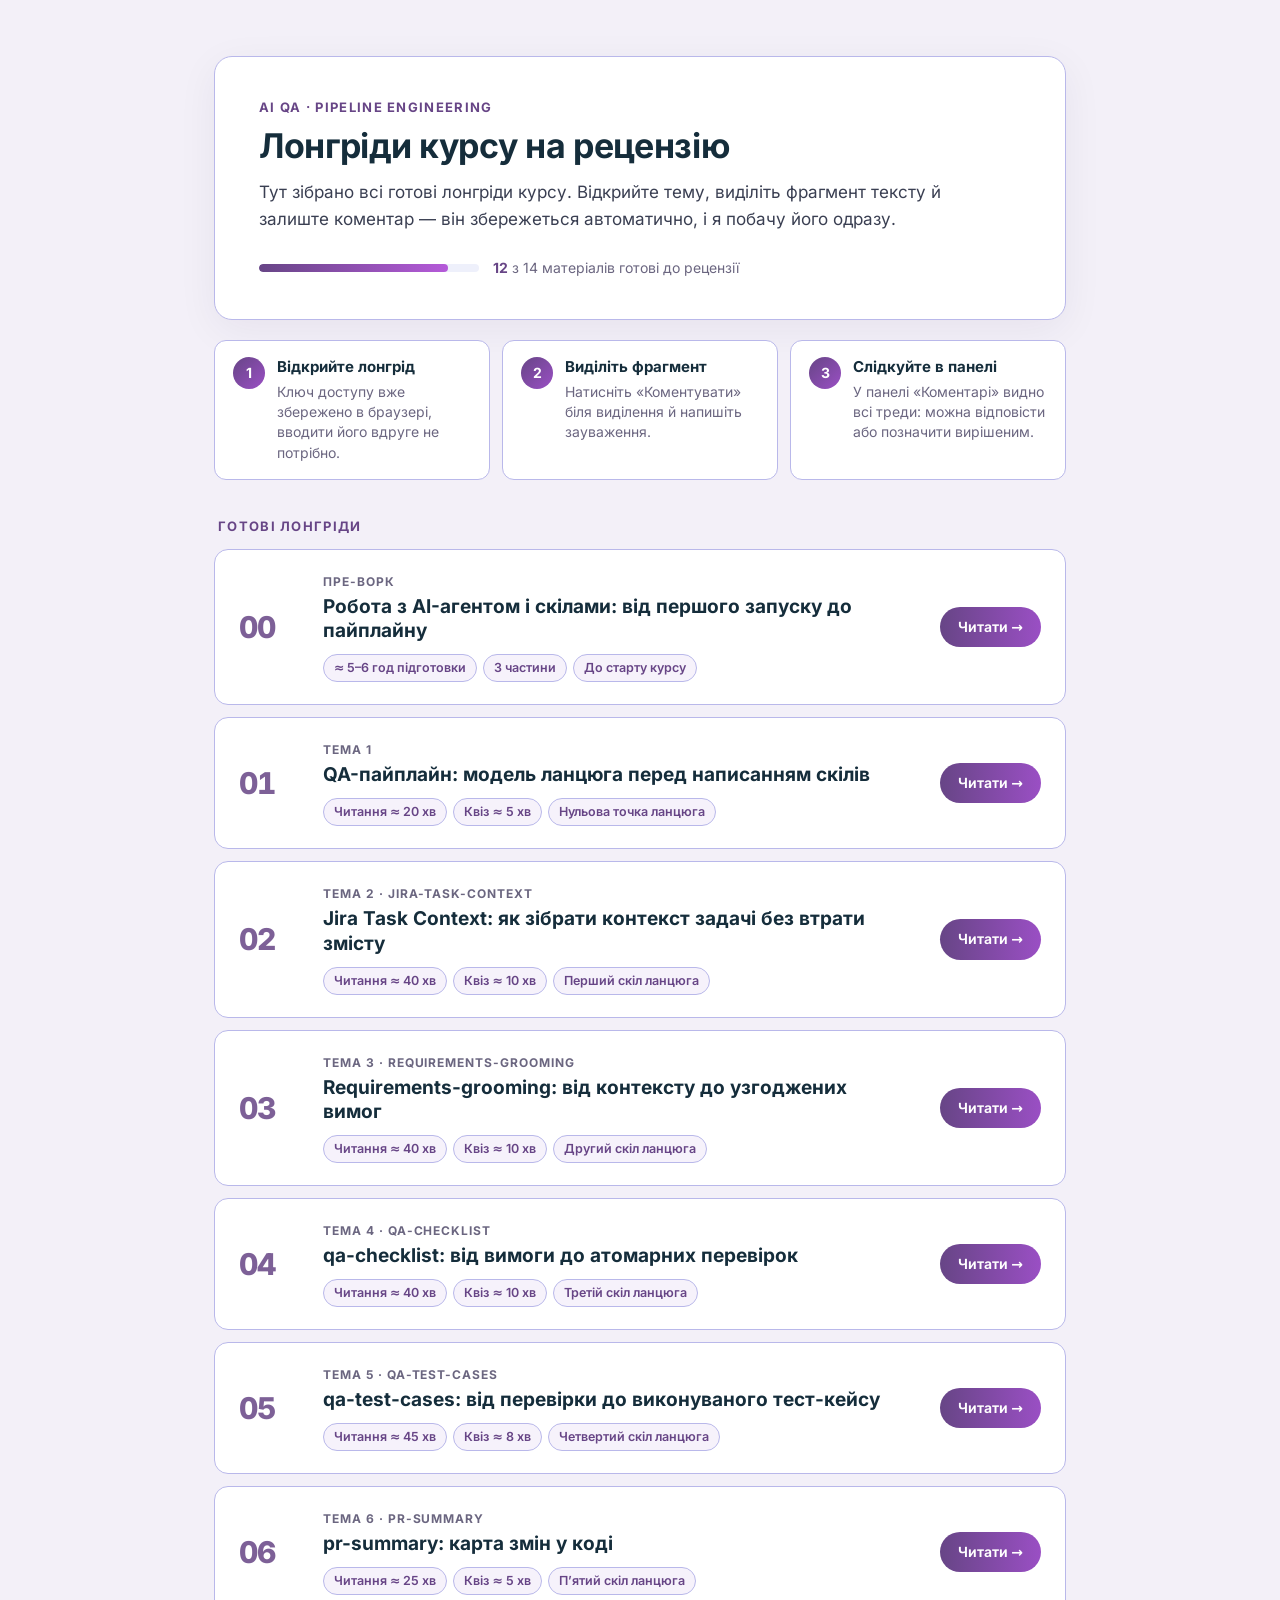
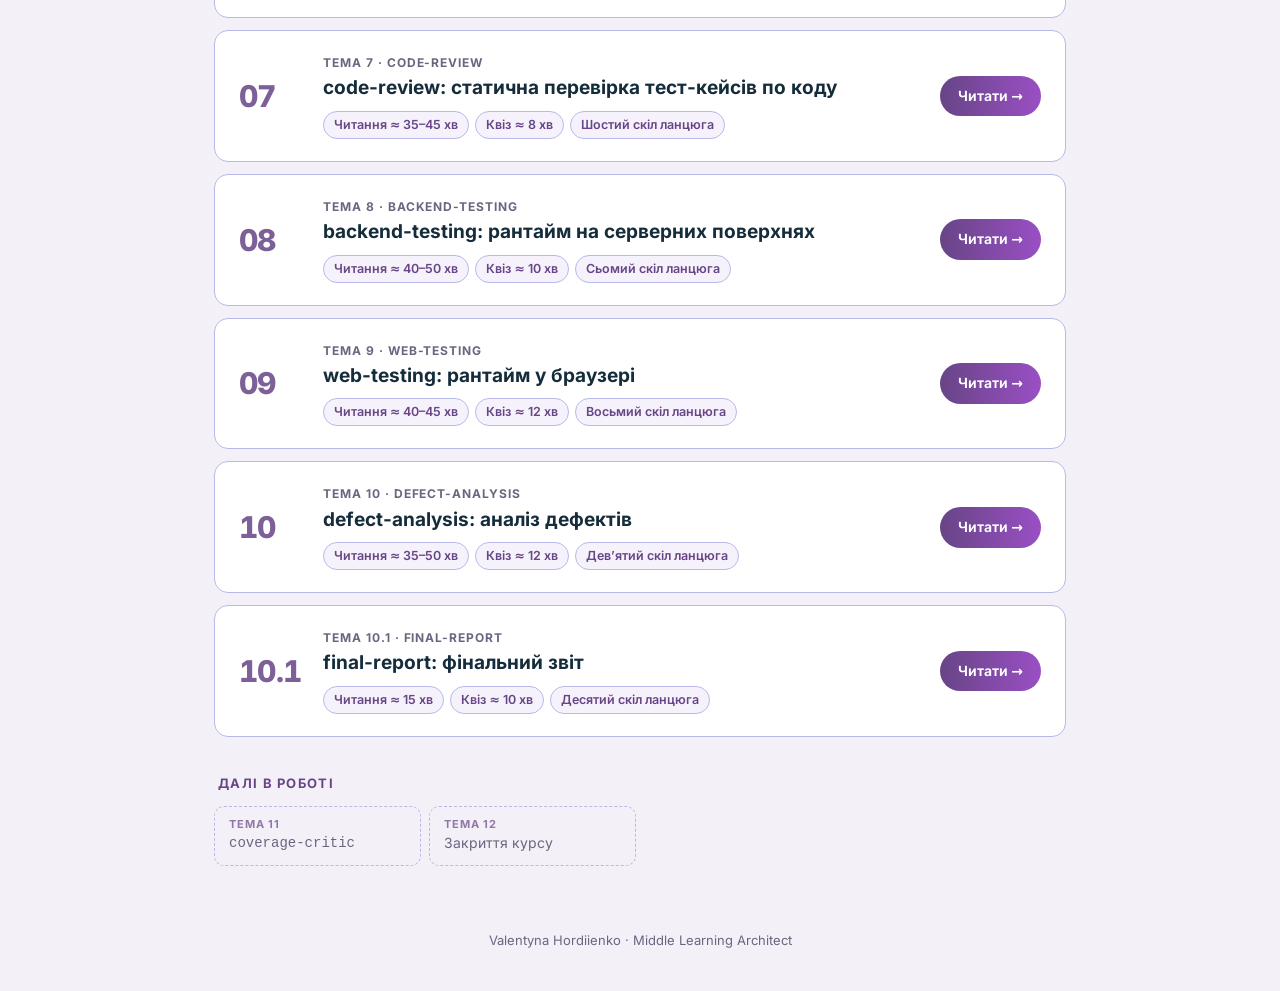
==== commit 5d83c4e7: "Додано Тему 10.1 (final-report) на рецензування Co-Authored-By: Claude Opus 5.5 <noreply@anthropic.c" ====
--- a/index.html
+++ b/index.html
@@ -42,7 +42,7 @@
   <div class="eyebrow">AI QA · Pipeline Engineering</div>
   <h1>Лонгріди курсу на рецензію</h1>
   <p class="lead">Тут зібрано всі готові лонгріди курсу. Відкрийте тему, виділіть фрагмент тексту й залиште коментар — він збережеться автоматично, і я побачу його одразу.</p>
-  <div class="prog"><div class="bar"><i style="width:calc(11/14*100%)"></i></div><span><b>11</b> з 14 матеріалів готові до рецензії</span></div>
+  <div class="prog"><div class="bar"><i style="width:calc(12/14*100%)"></i></div><span><b>12</b> з 14 матеріалів готові до рецензії</span></div>
 </header>
 
 <section class="how" aria-label="Як залишити коментар">
@@ -119,12 +119,18 @@
       <div class="chips"><span>Читання ≈ 35–50 хв</span><span>Квіз ≈ 12 хв</span><span>Дев’ятий скіл ланцюга</span></div></div>
     <div class="side"><span class="cm" hidden></span><span class="go">Читати</span></div>
   </a>
+  <a class="card" href="t10-1-final-report.html" data-doc="ai-qa-t10-1">
+    <span class="num">10.1</span>
+    <div class="mid"><div class="ey">Тема 10.1 · final-report</div><h3>final-report: фінальний звіт</h3>
+      <div class="chips"><span>Читання ≈ 15 хв</span><span>Квіз ≈ 10 хв</span><span>Десятий скіл ланцюга</span></div></div>
+    <div class="side"><span class="cm" hidden></span><span class="go">Читати</span></div>
+  </a>
 </div>
 
 <h2 class="sh">Далі в роботі</h2>
 <ul class="next">
   
-  <li><b>Тема 10.1</b>final-report</li><li><b>Тема 11</b>coverage-critic</li>
+  <li><b>Тема 11</b>coverage-critic</li>
   <li class="pl"><b>Тема 12</b>Закриття курсу</li>
 </ul>
 </div>
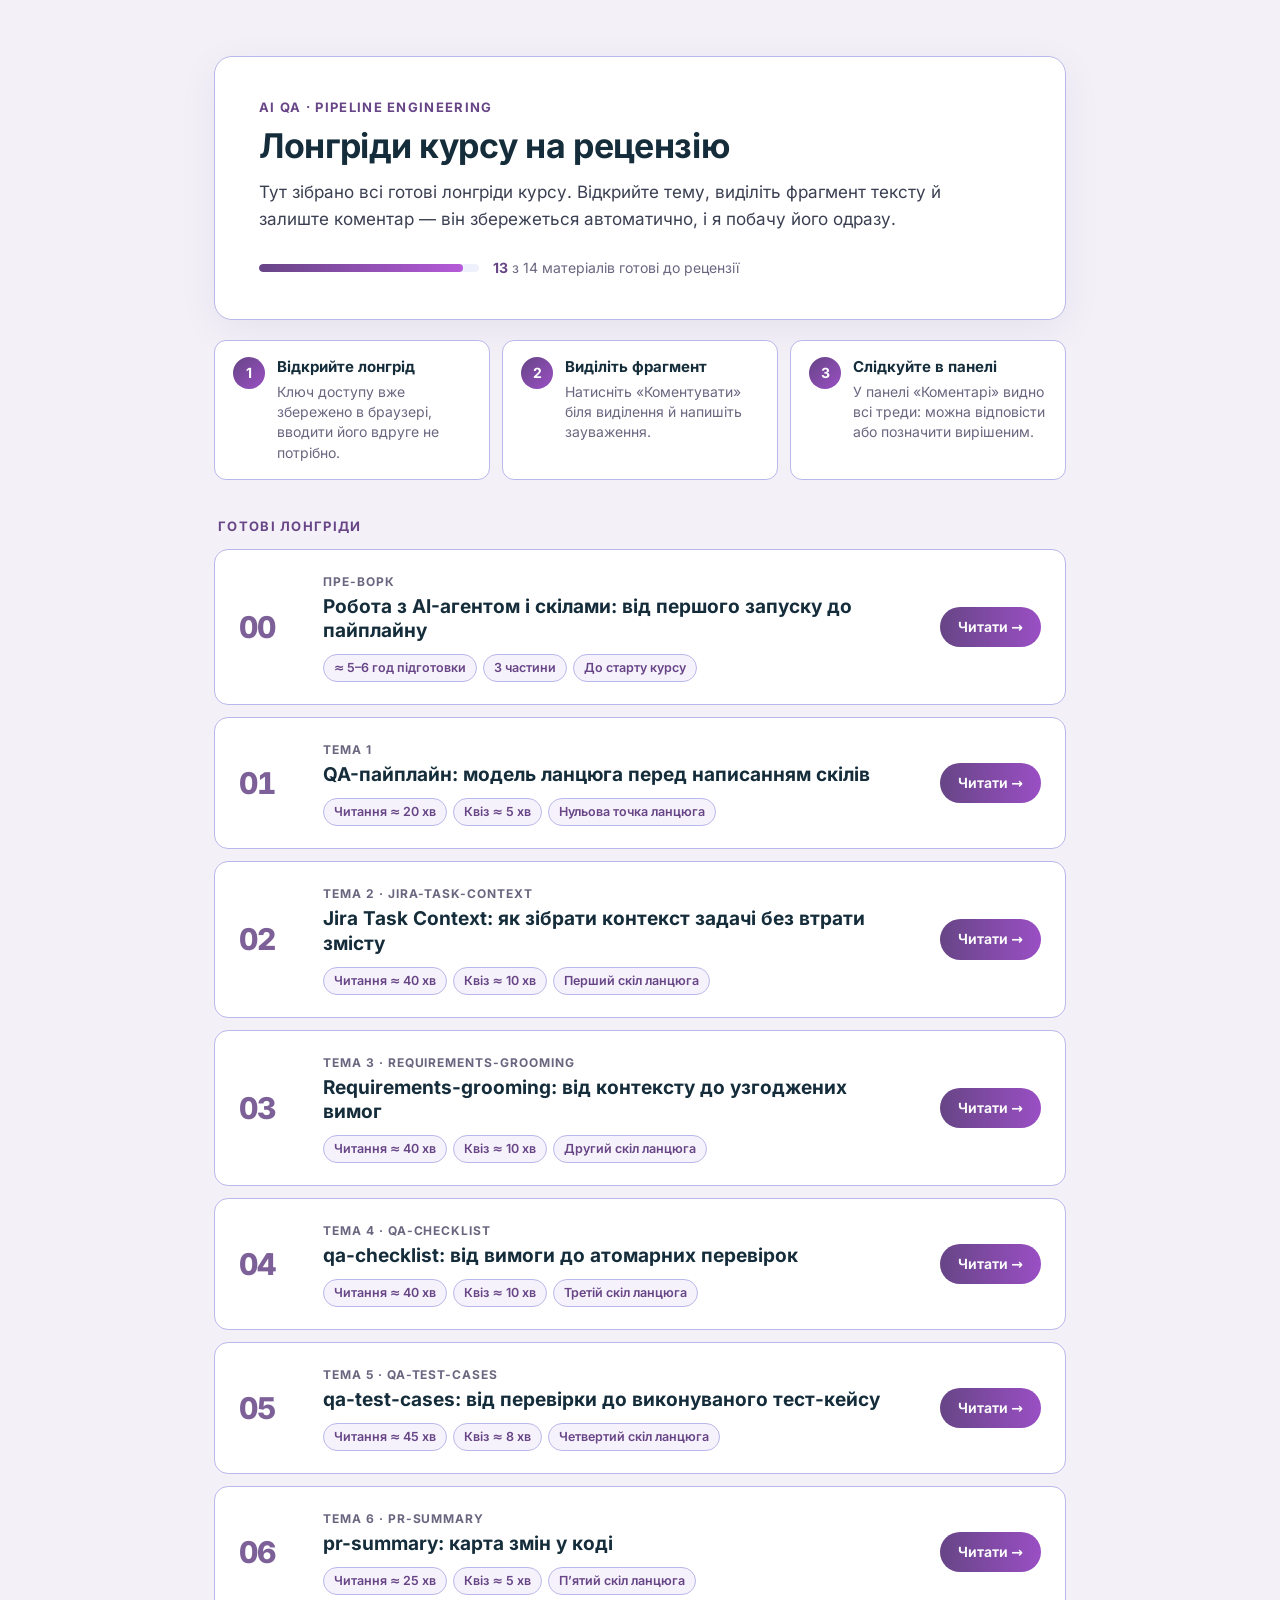
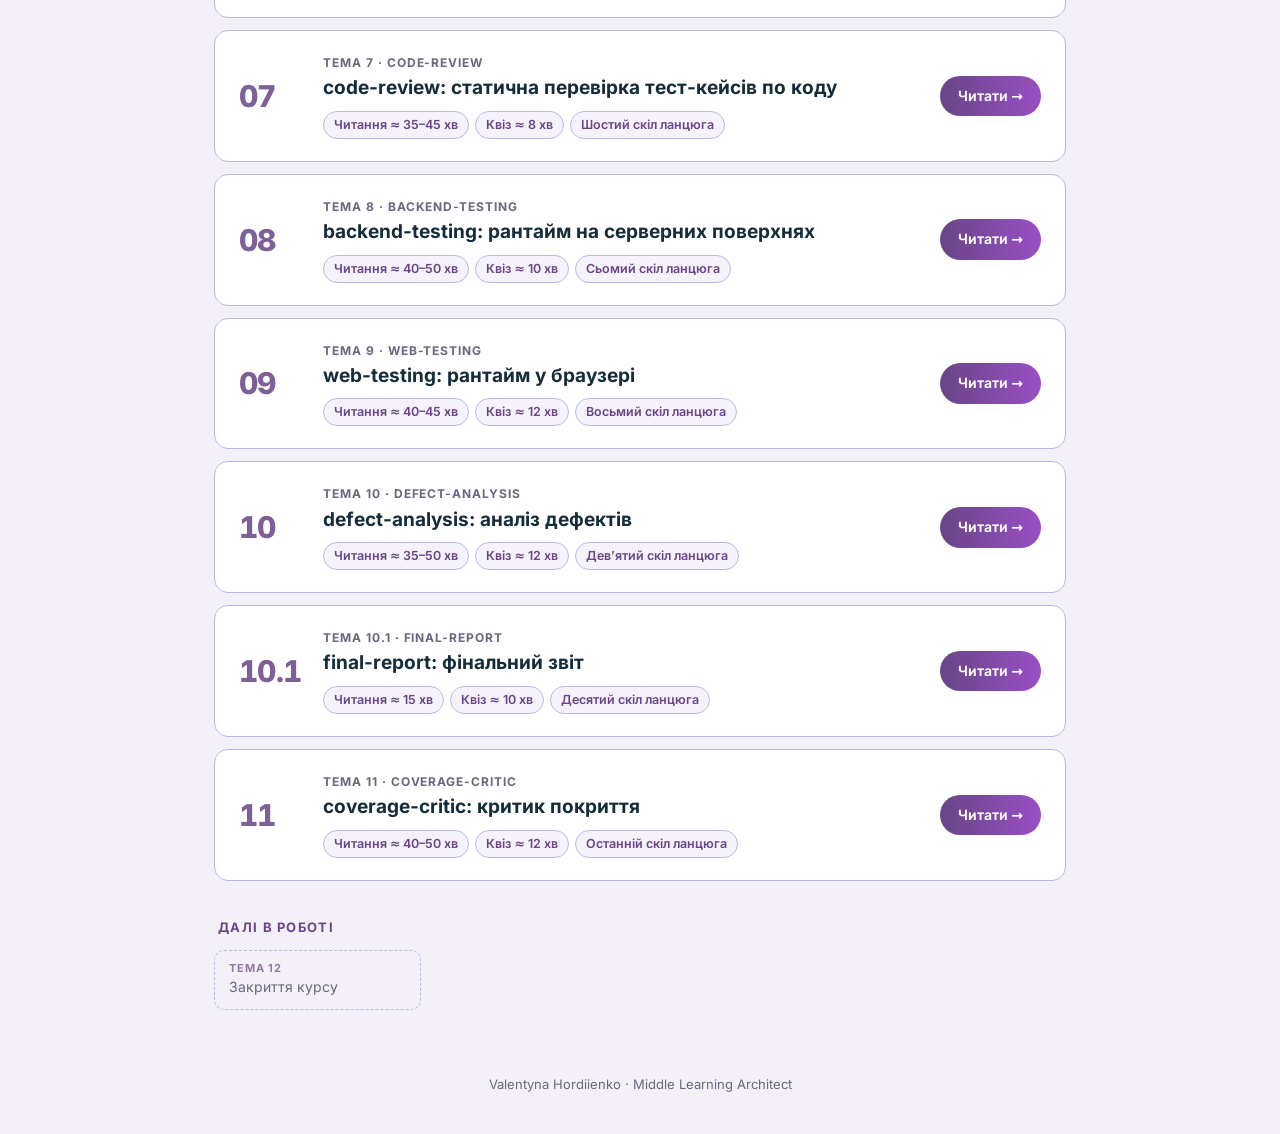
==== commit c36d9a75: "Додано Тему 11 (coverage-critic) на рецензування Co-Authored-By: Claude Opus 5.5 <noreply@anthropic." ====
--- a/index.html
+++ b/index.html
@@ -42,7 +42,7 @@
   <div class="eyebrow">AI QA · Pipeline Engineering</div>
   <h1>Лонгріди курсу на рецензію</h1>
   <p class="lead">Тут зібрано всі готові лонгріди курсу. Відкрийте тему, виділіть фрагмент тексту й залиште коментар — він збережеться автоматично, і я побачу його одразу.</p>
-  <div class="prog"><div class="bar"><i style="width:calc(12/14*100%)"></i></div><span><b>12</b> з 14 матеріалів готові до рецензії</span></div>
+  <div class="prog"><div class="bar"><i style="width:calc(13/14*100%)"></i></div><span><b>13</b> з 14 матеріалів готові до рецензії</span></div>
 </header>
 
 <section class="how" aria-label="Як залишити коментар">
@@ -125,12 +125,18 @@
       <div class="chips"><span>Читання ≈ 15 хв</span><span>Квіз ≈ 10 хв</span><span>Десятий скіл ланцюга</span></div></div>
     <div class="side"><span class="cm" hidden></span><span class="go">Читати</span></div>
   </a>
+  <a class="card" href="t11-coverage-critic.html" data-doc="ai-qa-t11">
+    <span class="num">11</span>
+    <div class="mid"><div class="ey">Тема 11 · coverage-critic</div><h3>coverage-critic: критик покриття</h3>
+      <div class="chips"><span>Читання ≈ 40–50 хв</span><span>Квіз ≈ 12 хв</span><span>Останній скіл ланцюга</span></div></div>
+    <div class="side"><span class="cm" hidden></span><span class="go">Читати</span></div>
+  </a>
 </div>
 
 <h2 class="sh">Далі в роботі</h2>
 <ul class="next">
   
-  <li><b>Тема 11</b>coverage-critic</li>
+  
   <li class="pl"><b>Тема 12</b>Закриття курсу</li>
 </ul>
 </div>
